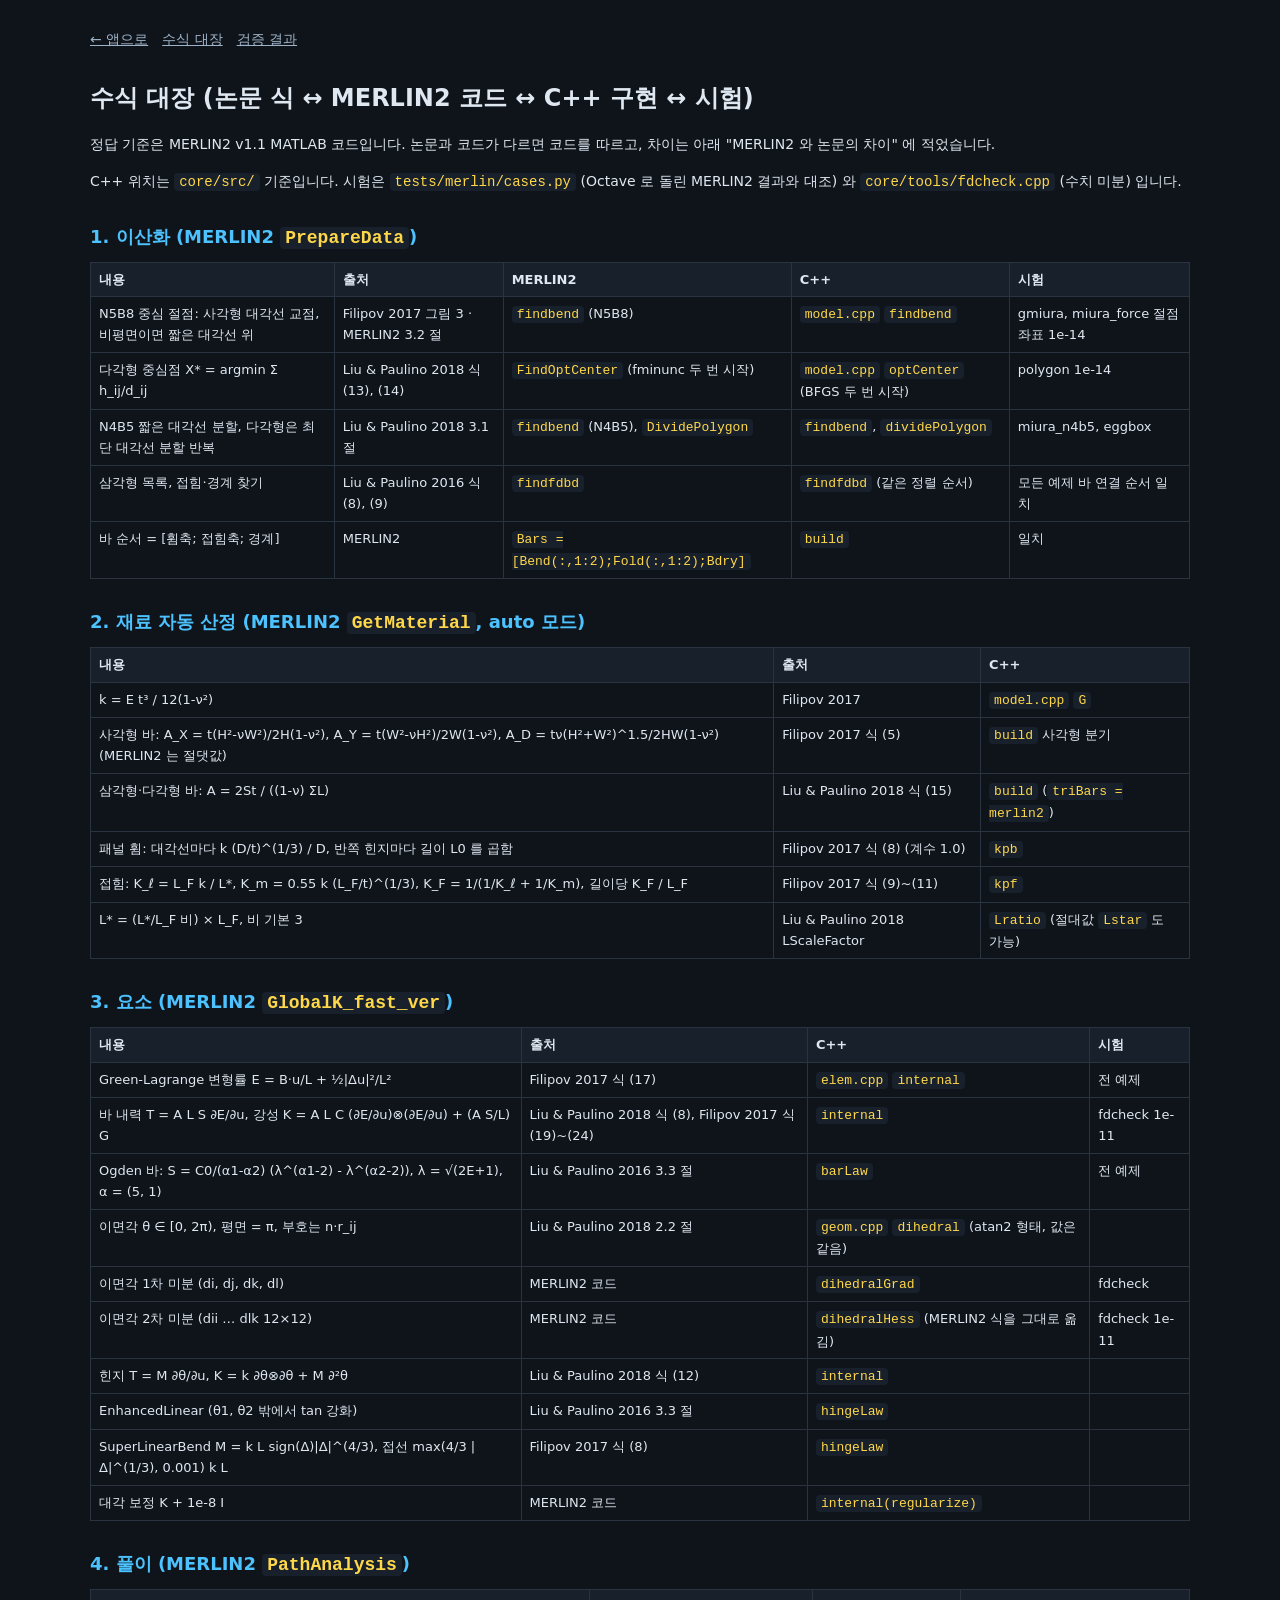
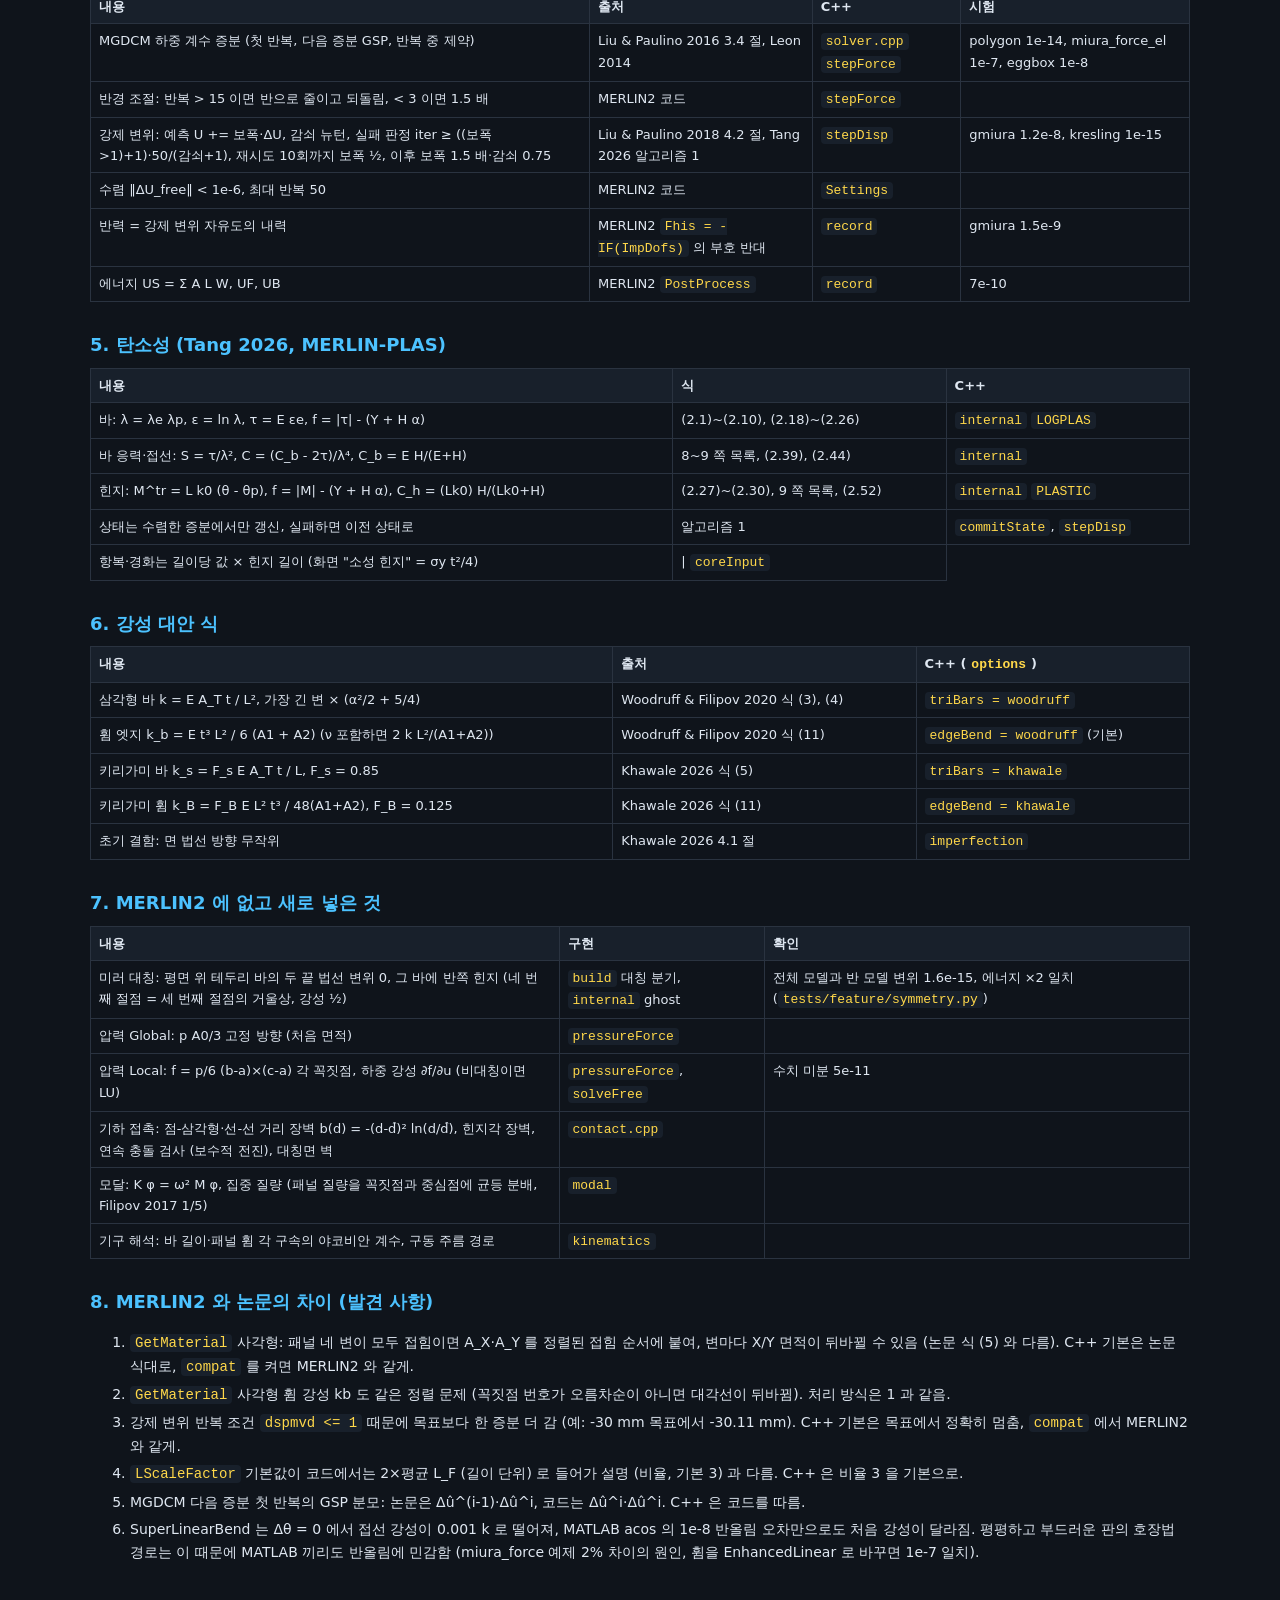
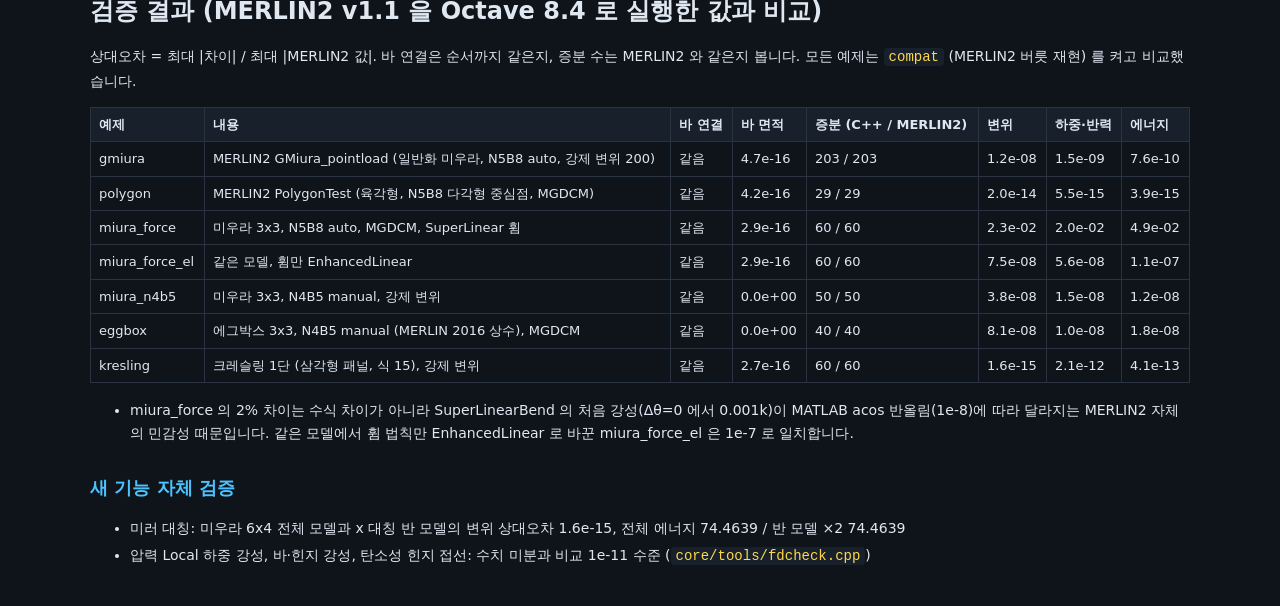
==== web/theory.html @ 5a167b0e "문장 규칙 보강, 수식 대장·검증 문서, README - rules: 방향·자유도 순서 정리, 대칭면 문장, 변위-힘/변위-에너지 그래프, 전체 엣지 종류 변경 - 예제 보정 (대" ====
<!doctype html>
<html lang="ko">
<head>
<meta charset="utf-8">
<meta name="viewport" content="width=device-width, initial-scale=1">
<title>BaH-LLM-web · 수식과 검증</title>
<style>
body { margin: 0; background: #0f141b; color: #dfe7f1; font: 14px/1.65 system-ui, -apple-system, "Noto Sans KR", sans-serif; }
main { max-width: 1100px; margin: 0 auto; padding: 28px 24px 80px; }
h1 { font-size: 24px; margin: 28px 0 10px; } h2 { font-size: 18px; margin: 28px 0 8px; color: #4cc2ff; }
table { border-collapse: collapse; width: 100%; margin: 8px 0 16px; font-size: 13px; }
th, td { border: 1px solid #2a3340; padding: 6px 8px; vertical-align: top; text-align: left; }
th { background: #18202b; } code { background: #18202b; padding: 1px 5px; border-radius: 4px; color: #ffd84a; }
nav a { color: #9fb3c8; margin-right: 14px; } li { margin: 4px 0; }
</style>
</head>
<body>
<main>
<nav><a href="index.html">← 앱으로</a><a href="#eq">수식 대장</a><a href="#ver">검증 결과</a></nav>
<div id="eq"></div>
<div id="ver"></div>
</main>
<script>
function inline(t) {
  return t.replace(/&/g, '&amp;').replace(/</g, '&lt;').replace(/`([^`]+)`/g, '<code>$1</code>');
}
function md(src) {
  const out = [];
  const L = src.split('\n');
  for (let i = 0; i < L.length; i++) {
    const l = L[i];
    if (/^#{1,3} /.test(l)) {
      const n = l.match(/^#+/)[0].length;
      out.push(`<h${n}>${inline(l.slice(n + 1))}</h${n}>`);
    } else if (l.startsWith('|')) {
      const rows = [];
      while (i < L.length && L[i].startsWith('|')) rows.push(L[i++]);
      i--;
      const cells = (r) => r.slice(1, -1).split(' | ').map((c) => inline(c.trim()));
      out.push('<table><tr>' + cells(rows[0]).map((c) => `<th>${c}</th>`).join('') + '</tr>' + rows.slice(2).map((r) => '<tr>' + cells(r).map((c) => `<td>${c}</td>`).join('') + '</tr>').join('') + '</table>');
    } else if (/^(\d+\.|-) /.test(l)) {
      const items = [];
      const ol = /^\d+\./.test(l);
      while (i < L.length && /^(\d+\.|-) /.test(L[i])) items.push(L[i++].replace(/^(\d+\.|-) /, ''));
      i--;
      out.push(`<${ol ? 'ol' : 'ul'}>` + items.map((x) => `<li>${inline(x)}</li>`).join('') + `</${ol ? 'ol' : 'ul'}>`);
    } else if (l.trim()) out.push(`<p>${inline(l)}</p>`);
  }
  return out.join('\n');
}
(async () => {
  document.getElementById('eq').innerHTML = md(await (await fetch('docs/equations.md')).text());
  document.getElementById('ver').innerHTML = md(await (await fetch('docs/verification.md')).text());
})();
</script>
</body>
</html>
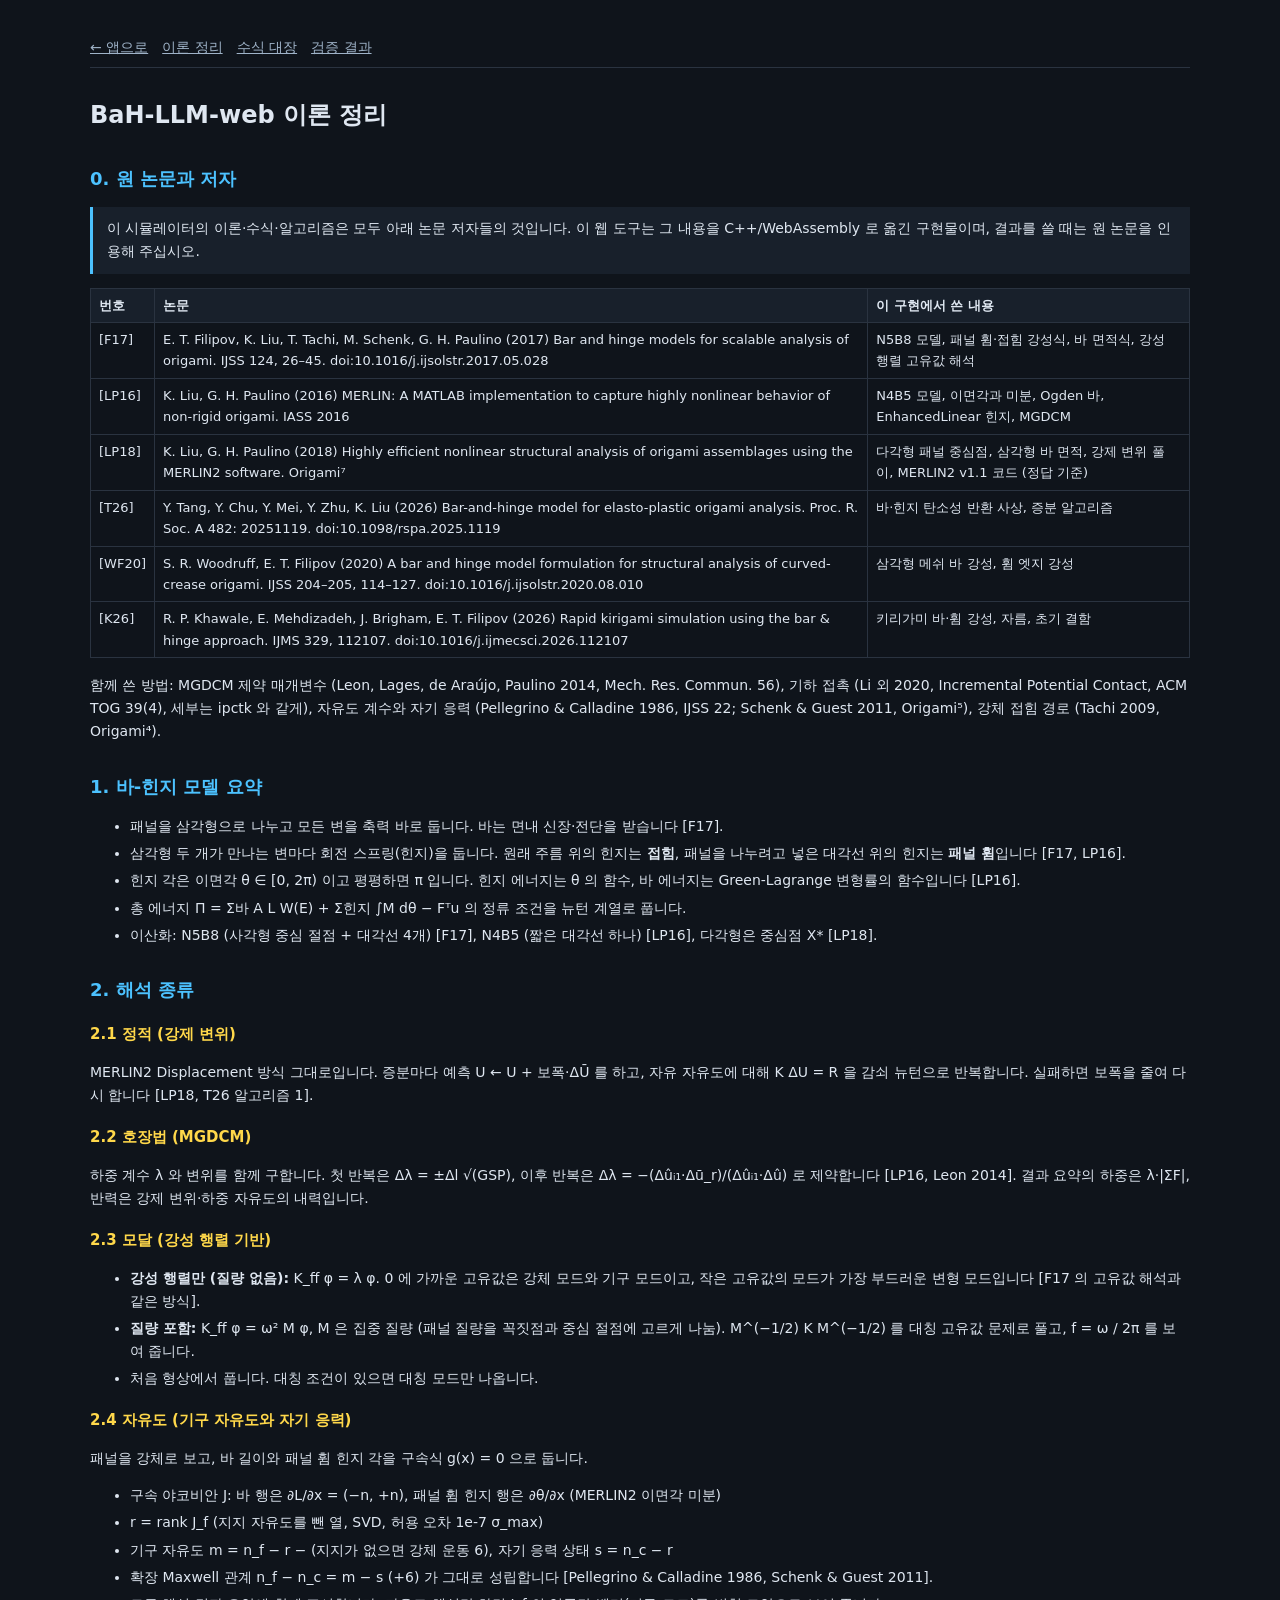
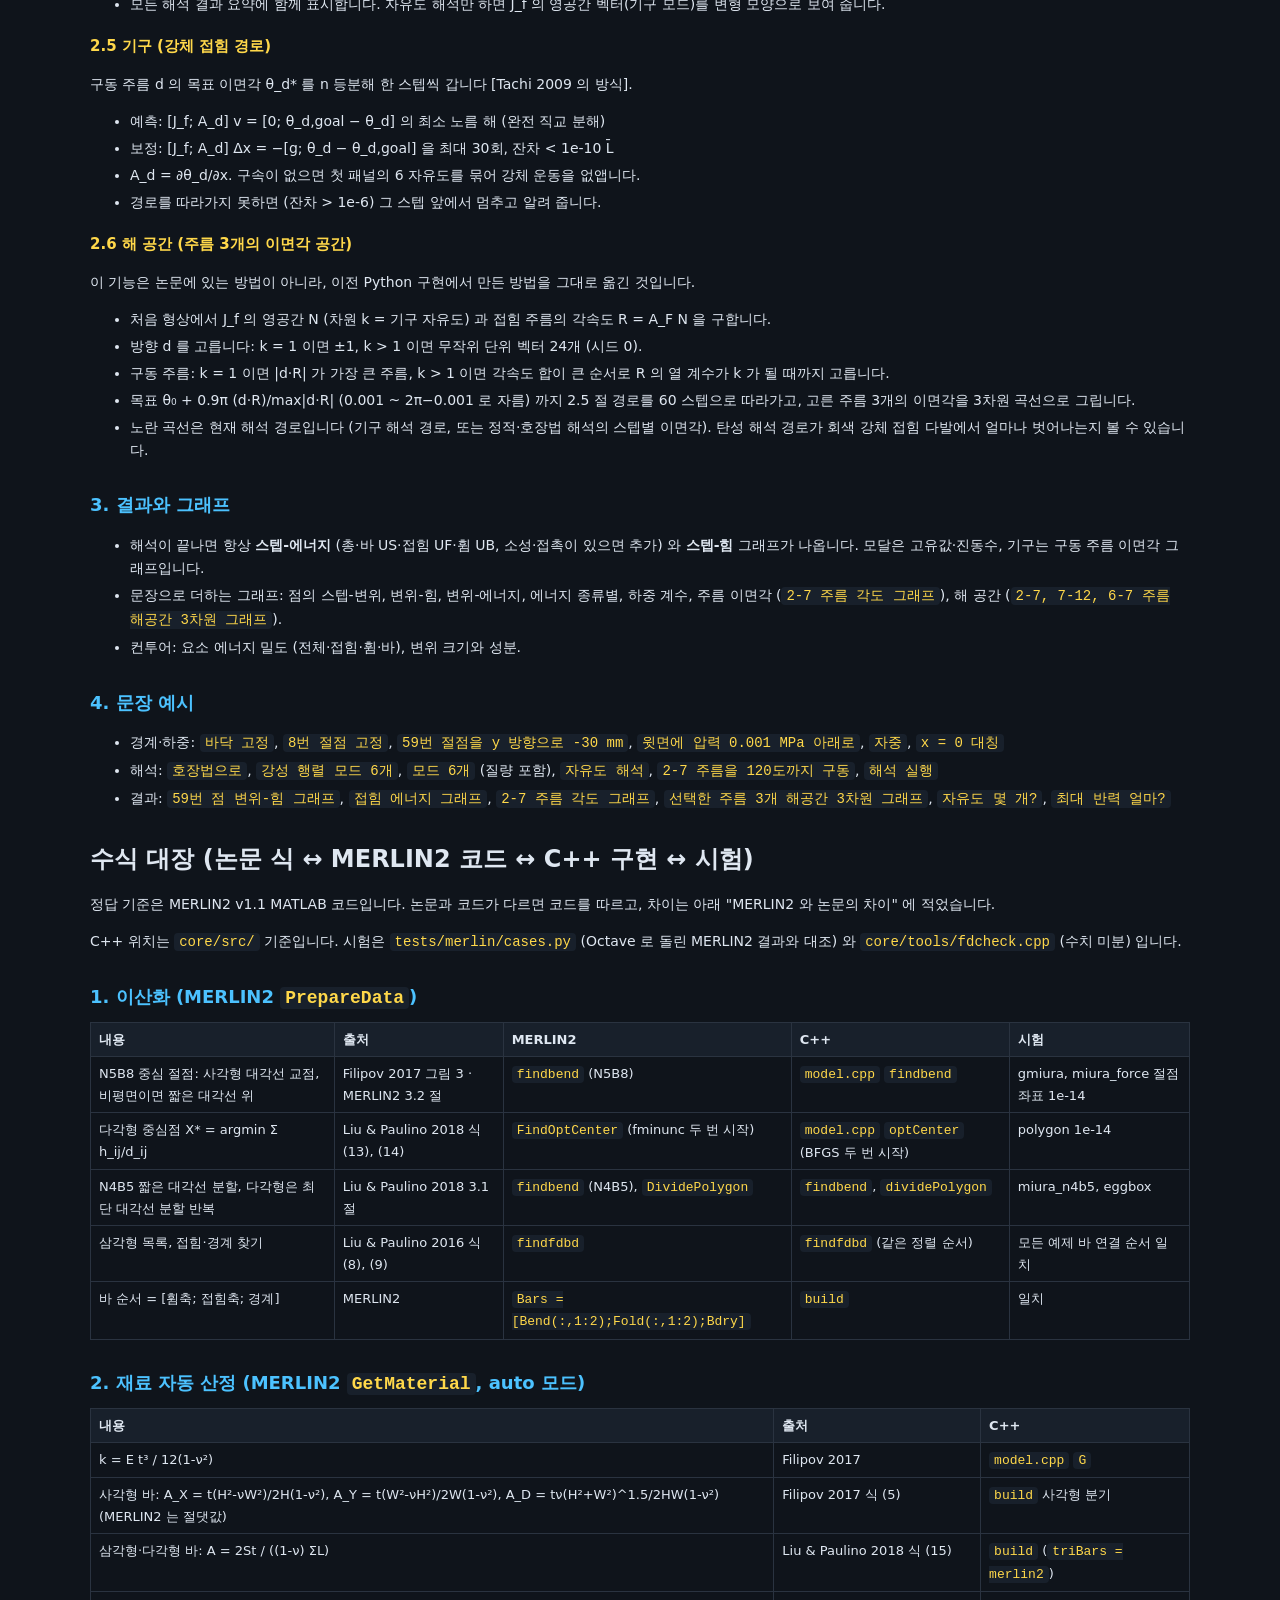
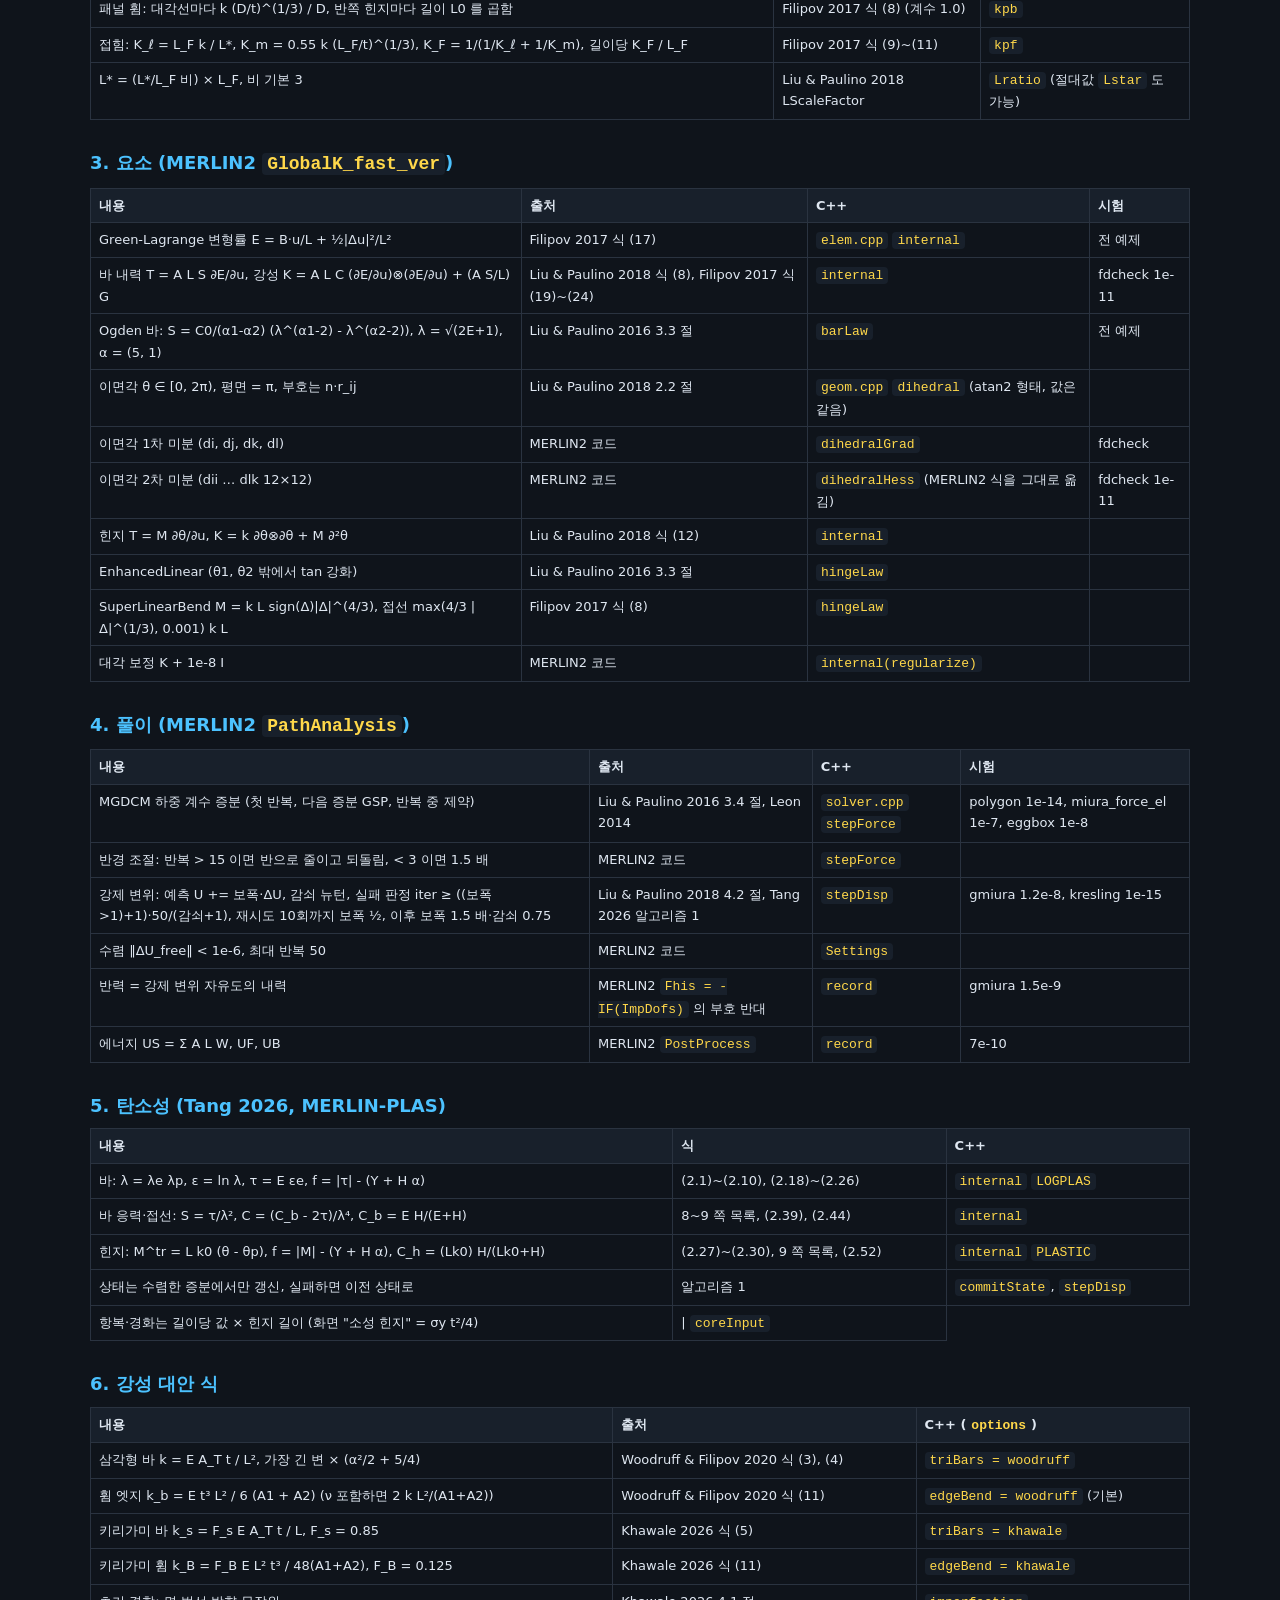
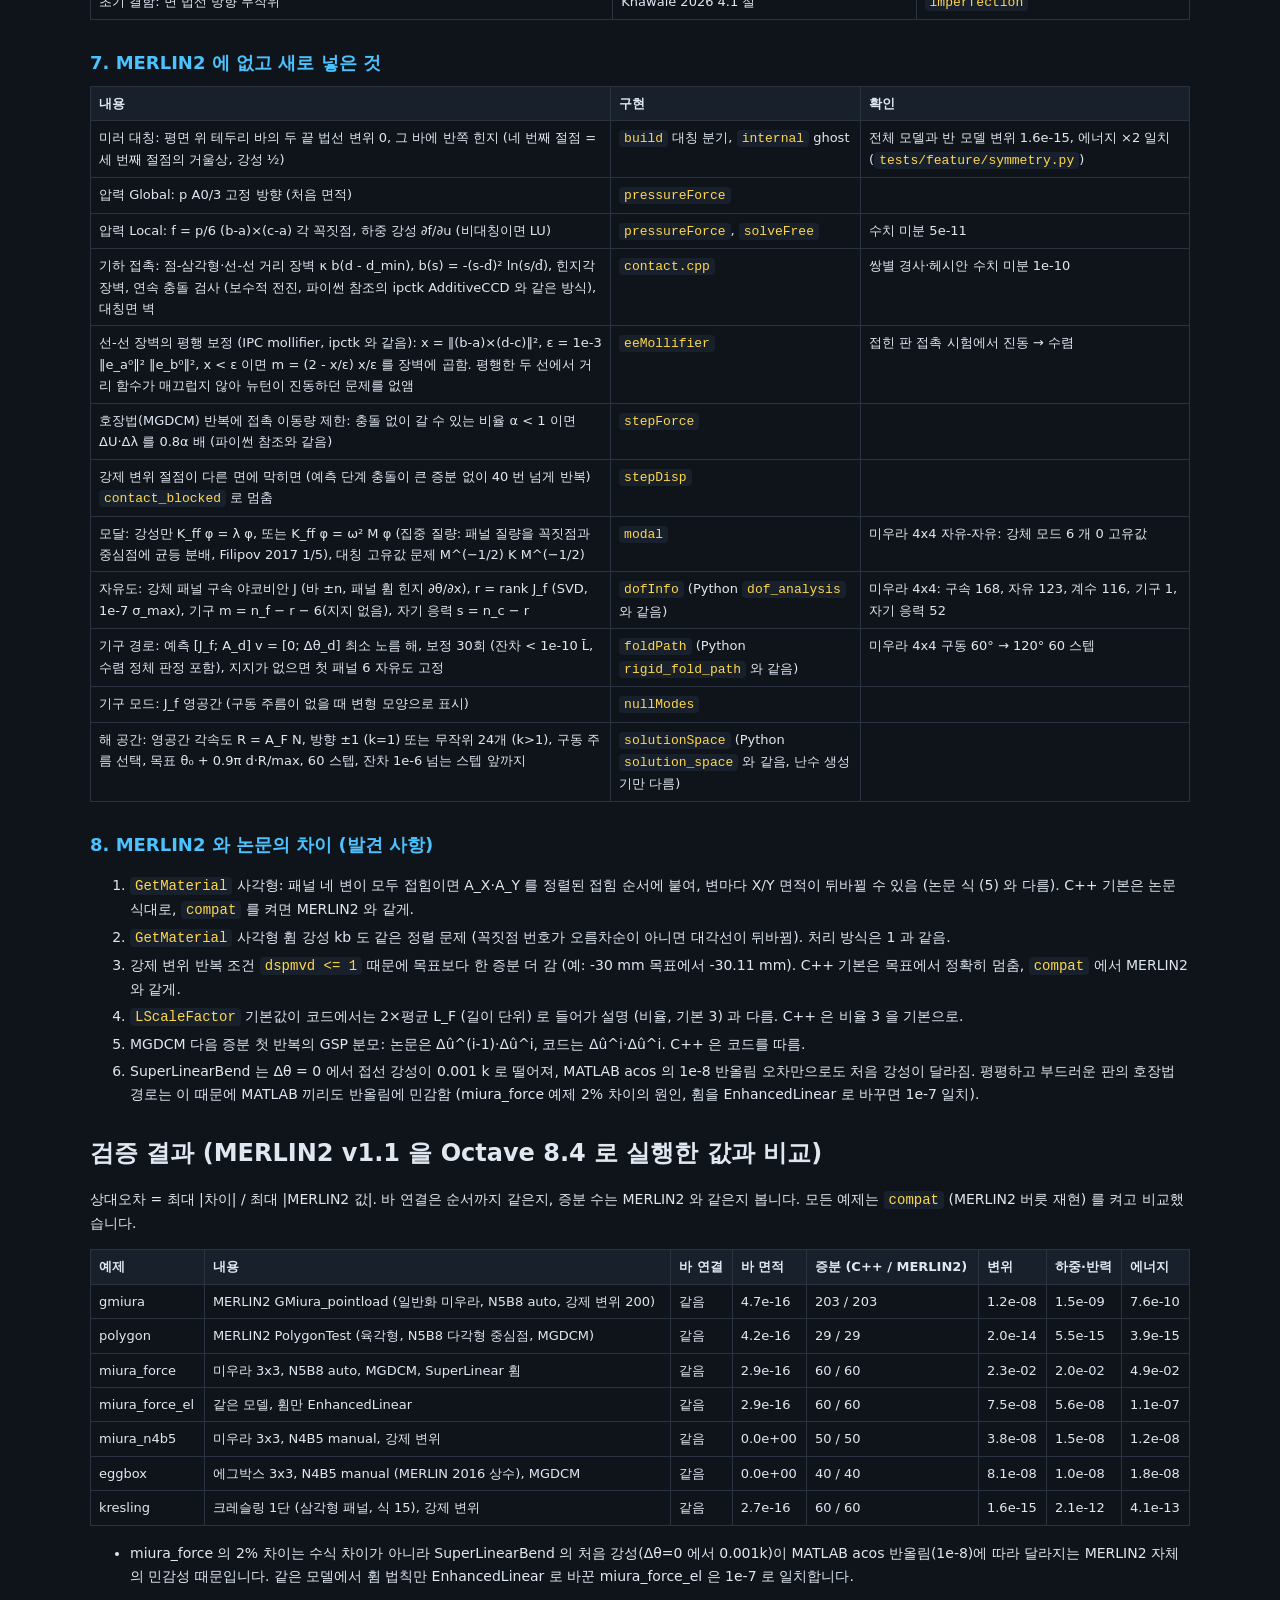
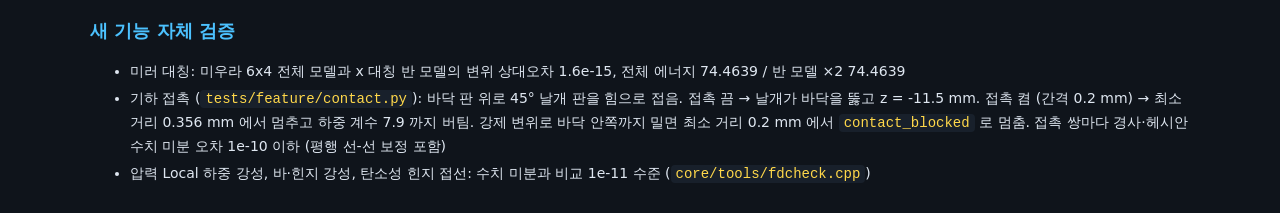
==== commit d12c145a: "모드·자유도·기구 경로·해 공간 정리, Theory·README 참조 논문 강조 - C++: 자유도 dofInfo, 기구 모드 nullModes, 강체 접힘 경로 foldPath(" ====
--- a/web/theory.html
+++ b/web/theory.html
@@ -12,17 +12,20 @@
 th, td { border: 1px solid #2a3340; padding: 6px 8px; vertical-align: top; text-align: left; }
 th { background: #18202b; } code { background: #18202b; padding: 1px 5px; border-radius: 4px; color: #ffd84a; }
 nav a { color: #9fb3c8; margin-right: 14px; } li { margin: 4px 0; }
+h3 { font-size: 15px; margin: 18px 0 6px; color: #ffd84a; } nav { position: sticky; top: 0; background: #0f141b; padding: 8px 0; border-bottom: 1px solid #2a3340; }
+#ov h2:first-of-type + p { background: #18202b; border-left: 3px solid #4cc2ff; padding: 10px 14px; }
 </style>
 </head>
 <body>
 <main>
-<nav><a href="index.html">← 앱으로</a><a href="#eq">수식 대장</a><a href="#ver">검증 결과</a></nav>
+<nav><a href="index.html">← 앱으로</a><a href="#ov">이론 정리</a><a href="#eq">수식 대장</a><a href="#ver">검증 결과</a></nav>
+<div id="ov"></div>
 <div id="eq"></div>
 <div id="ver"></div>
 </main>
 <script>
 function inline(t) {
-  return t.replace(/&/g, '&amp;').replace(/</g, '&lt;').replace(/`([^`]+)`/g, '<code>$1</code>');
+  return t.replace(/&/g, '&amp;').replace(/</g, '&lt;').replace(/`([^`]+)`/g, '<code>$1</code>').replace(/\*\*([^*]+)\*\*/g, '<b>$1</b>');
 }
 function md(src) {
   const out = [];
@@ -49,6 +52,7 @@
   return out.join('\n');
 }
 (async () => {
+  document.getElementById('ov').innerHTML = md(await (await fetch('docs/overview.md')).text());
   document.getElementById('eq').innerHTML = md(await (await fetch('docs/equations.md')).text());
   document.getElementById('ver').innerHTML = md(await (await fetch('docs/verification.md')).text());
 })();
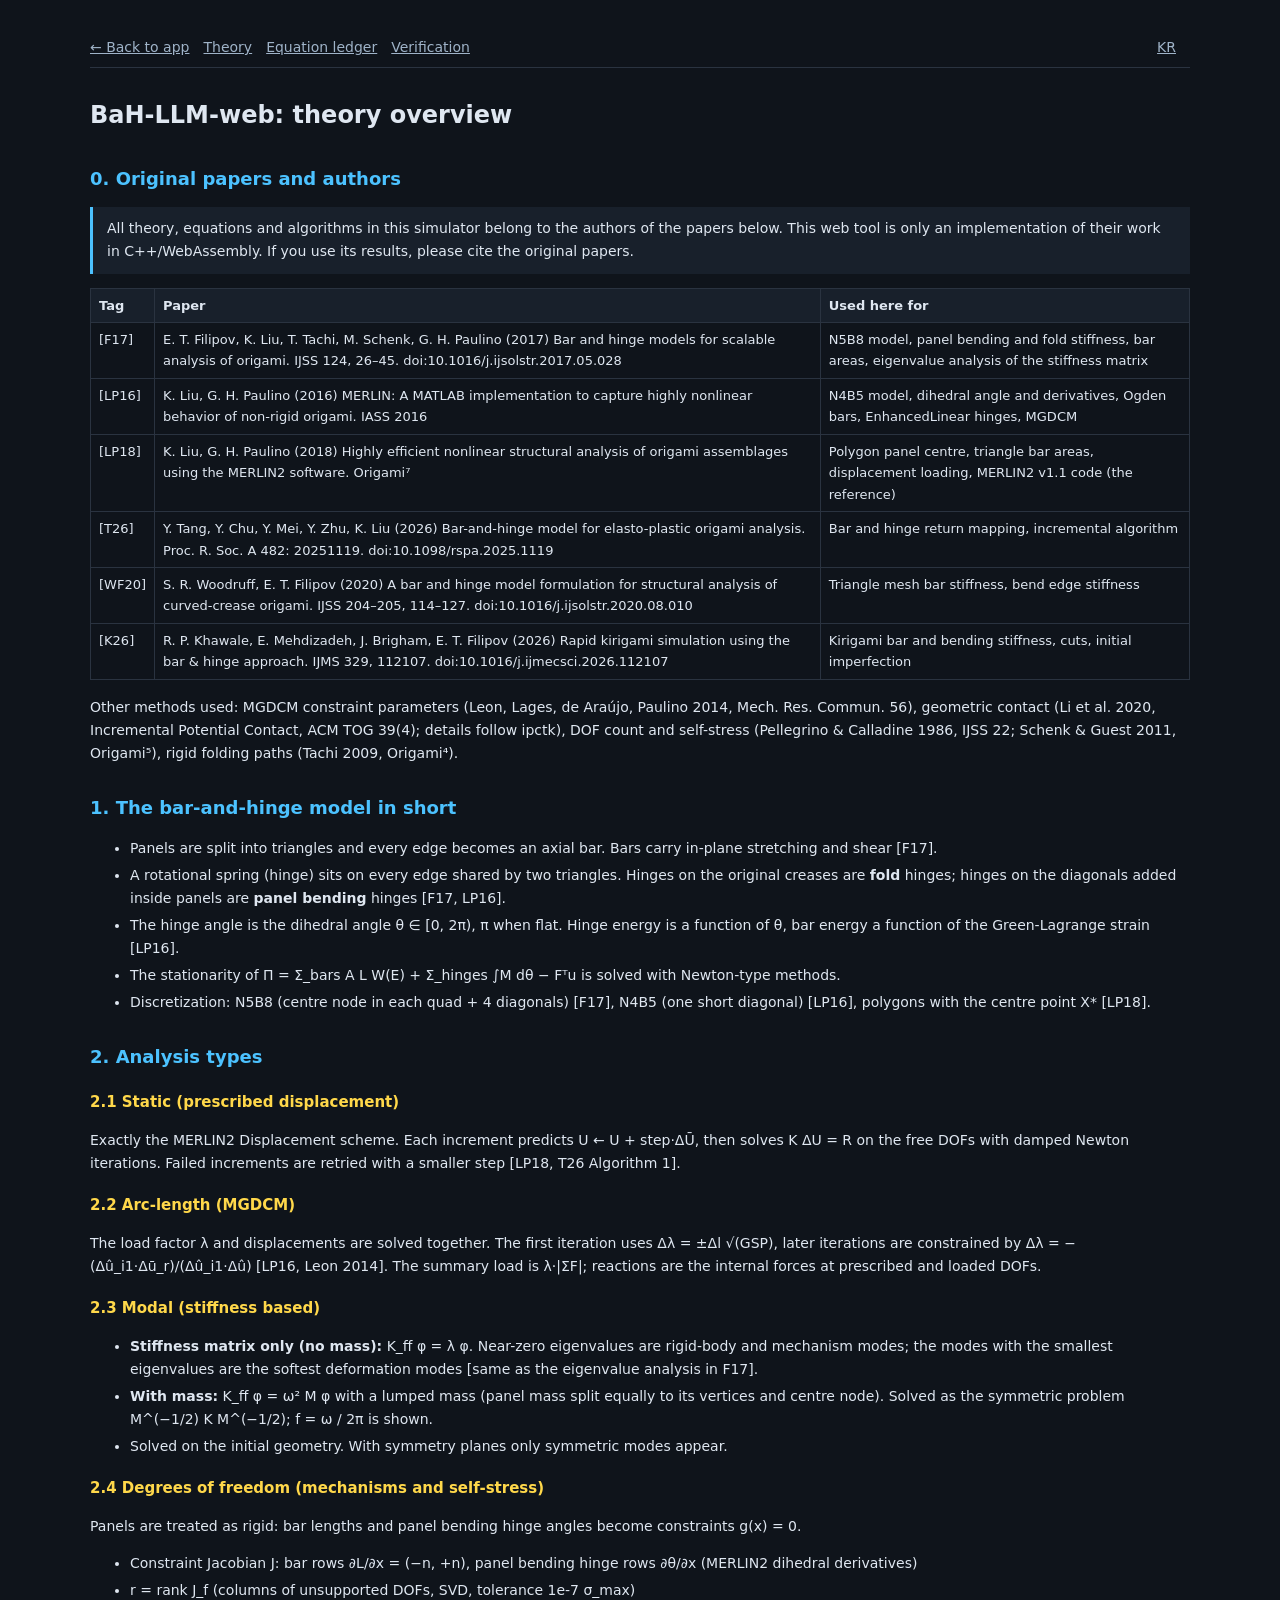
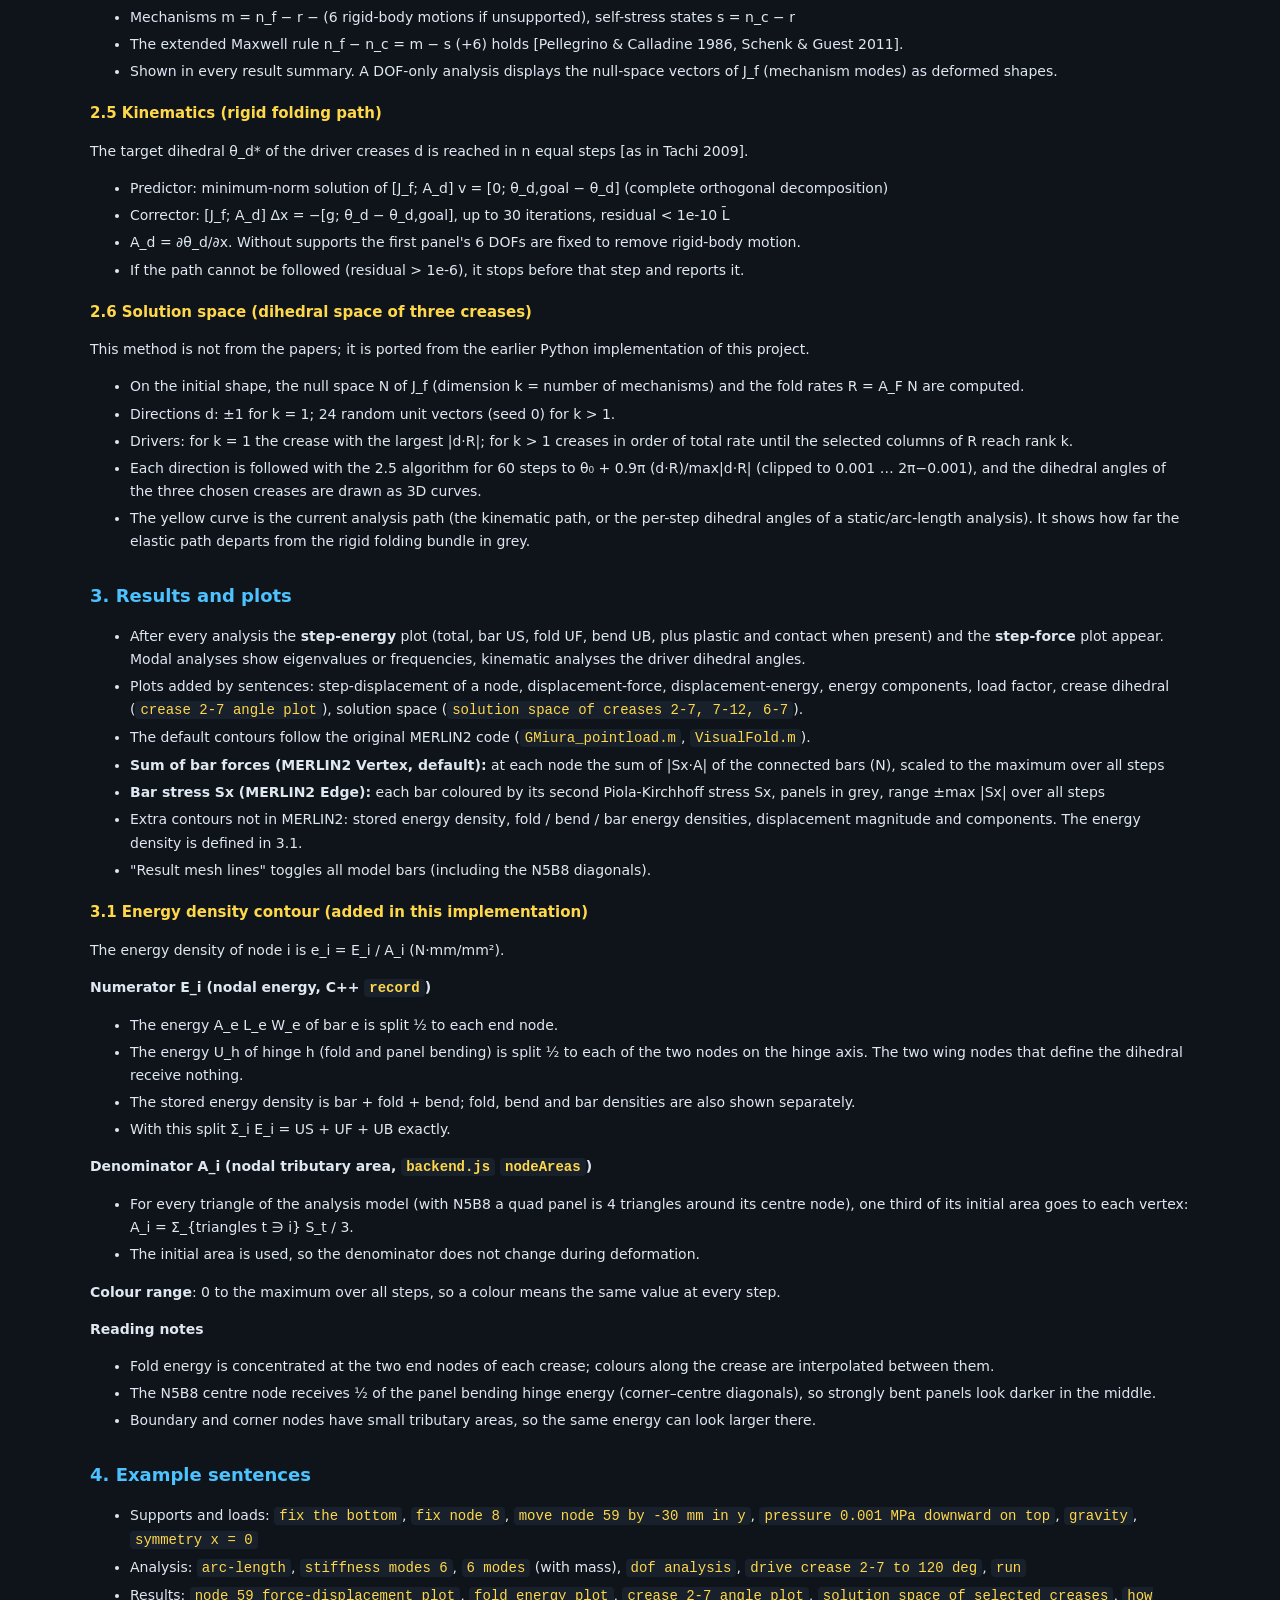
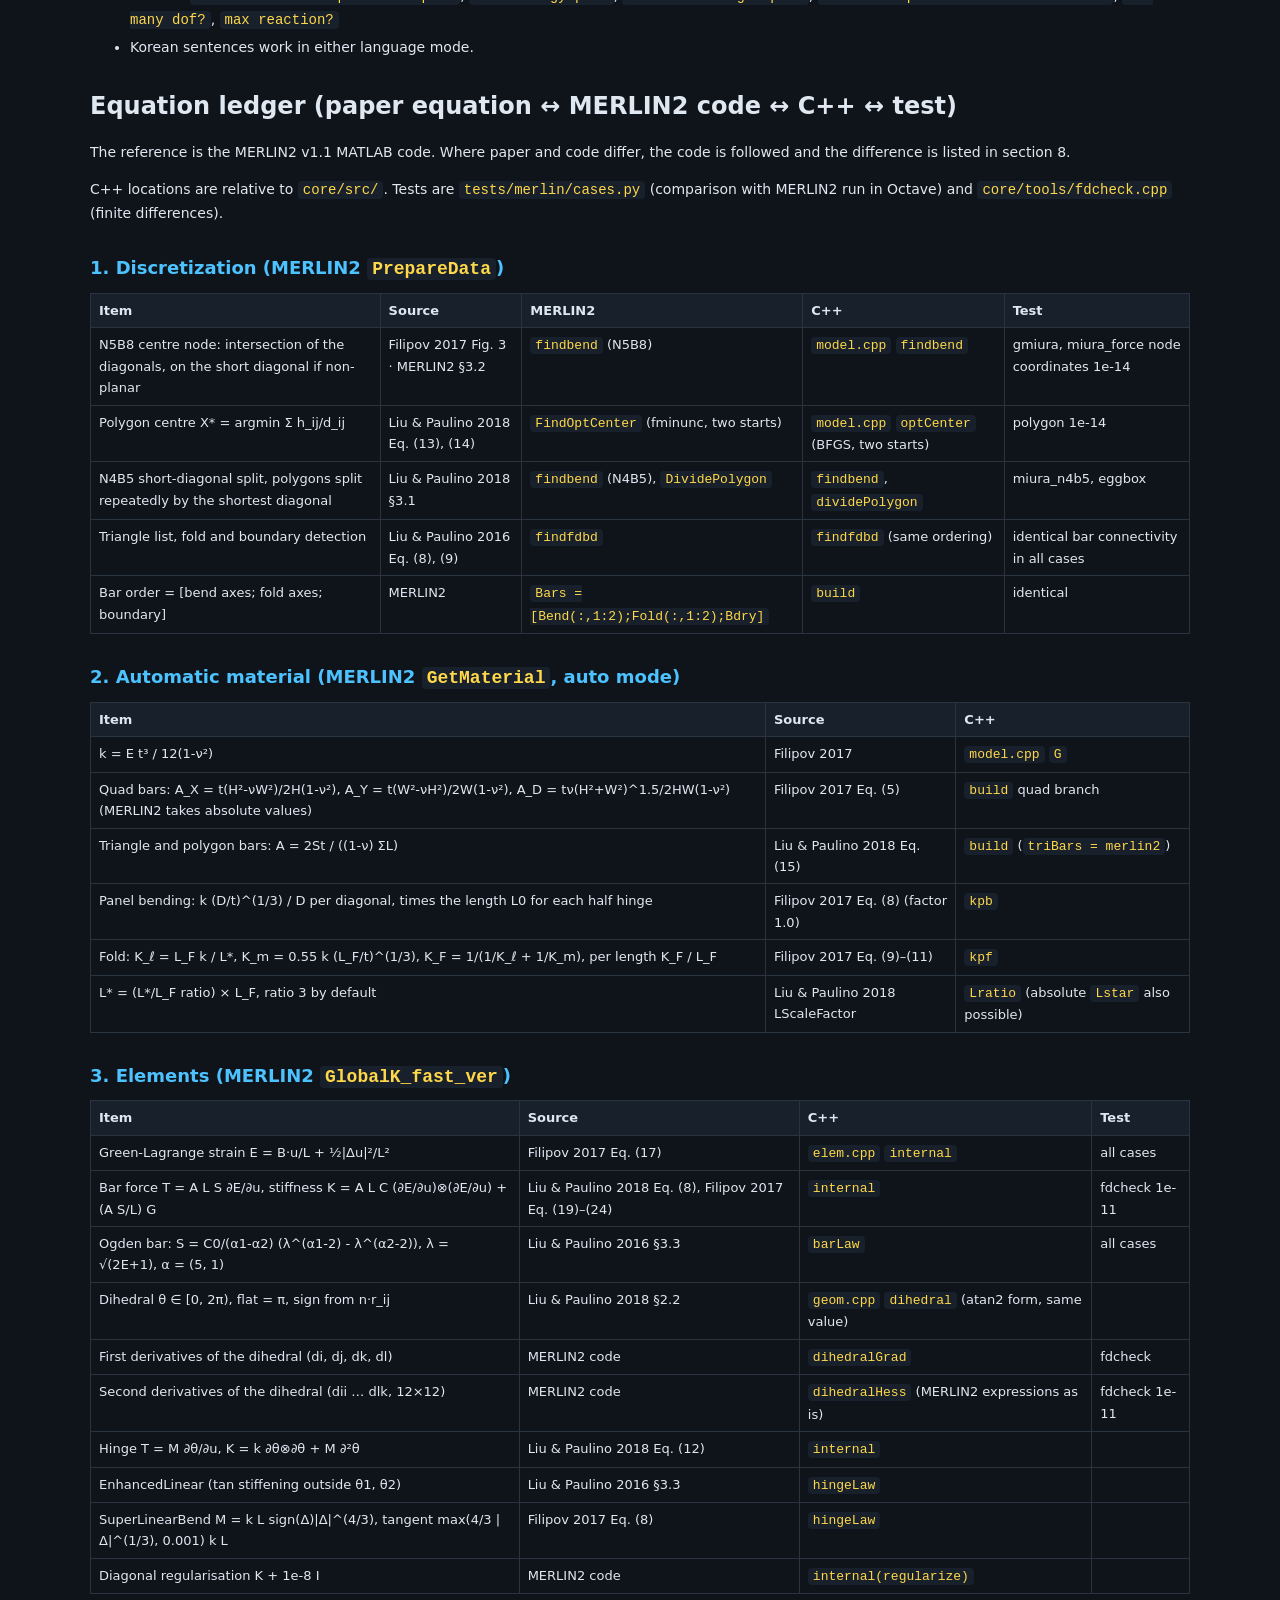
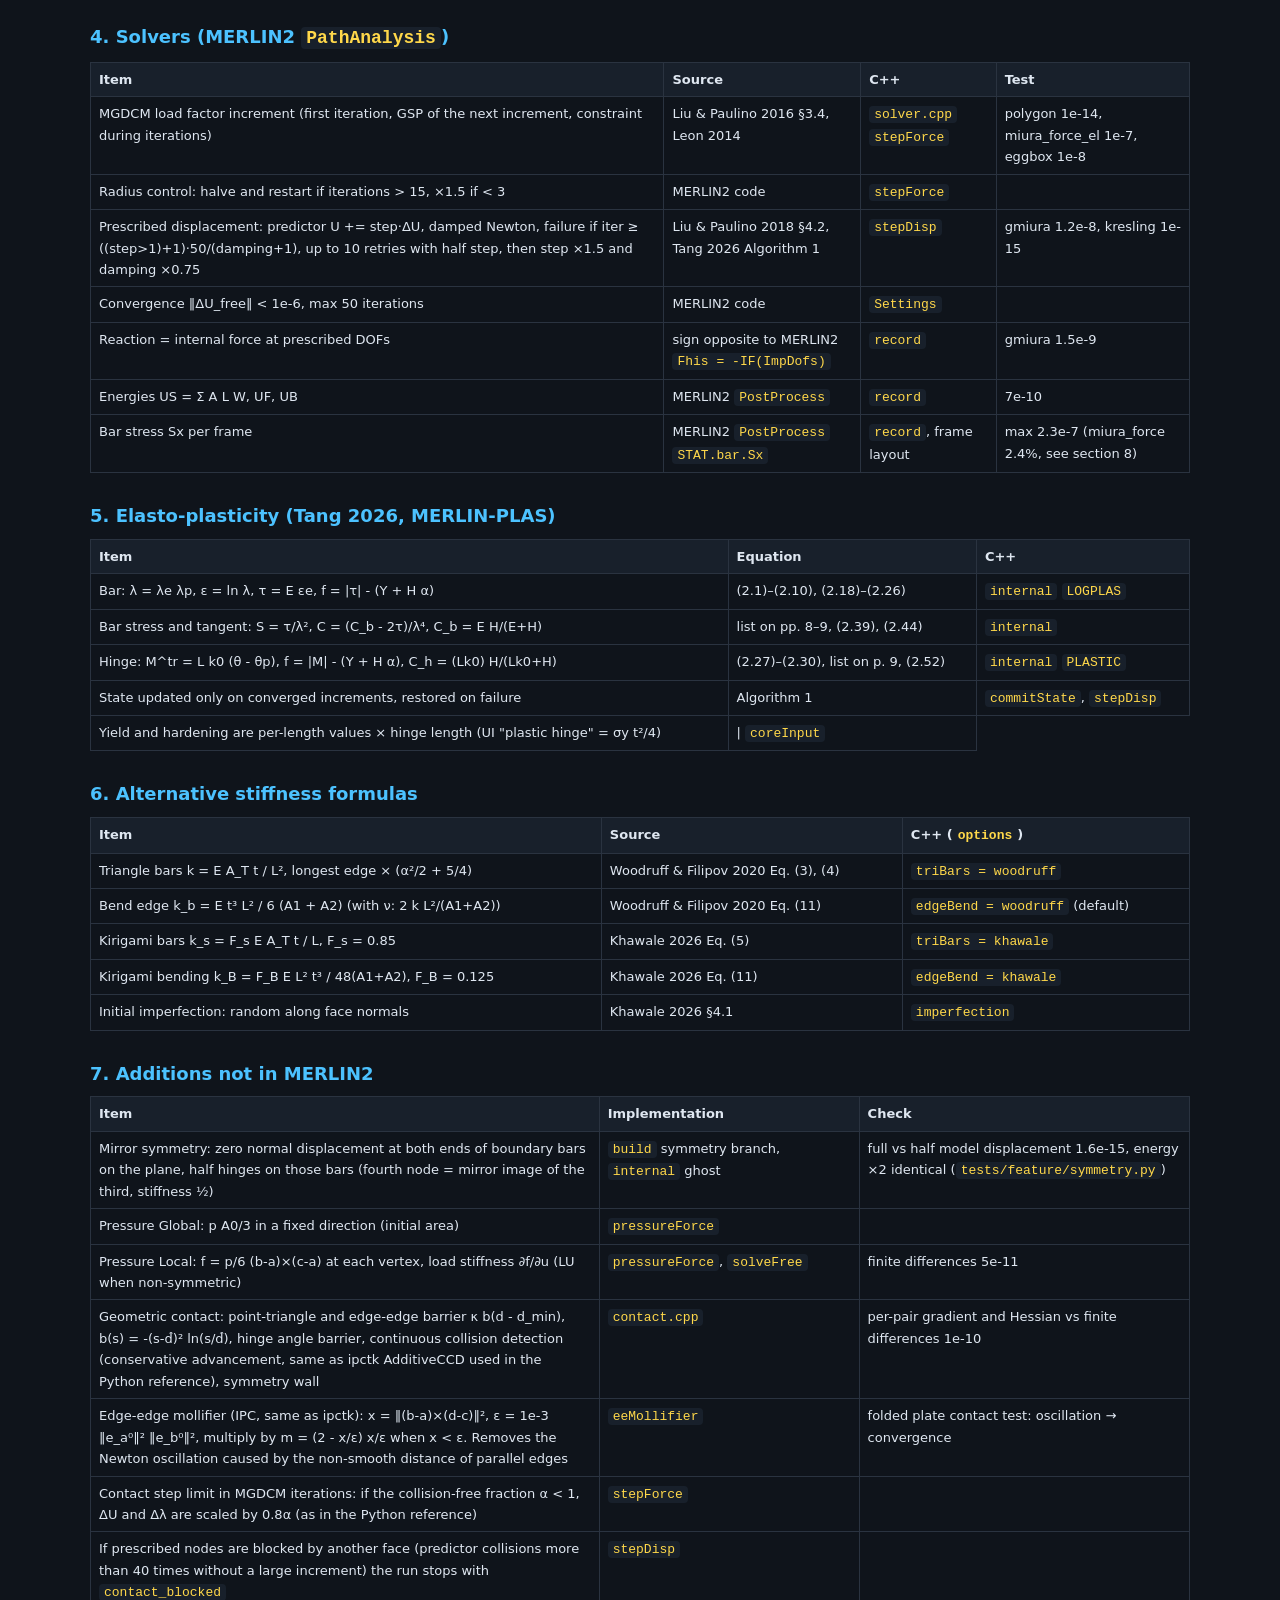
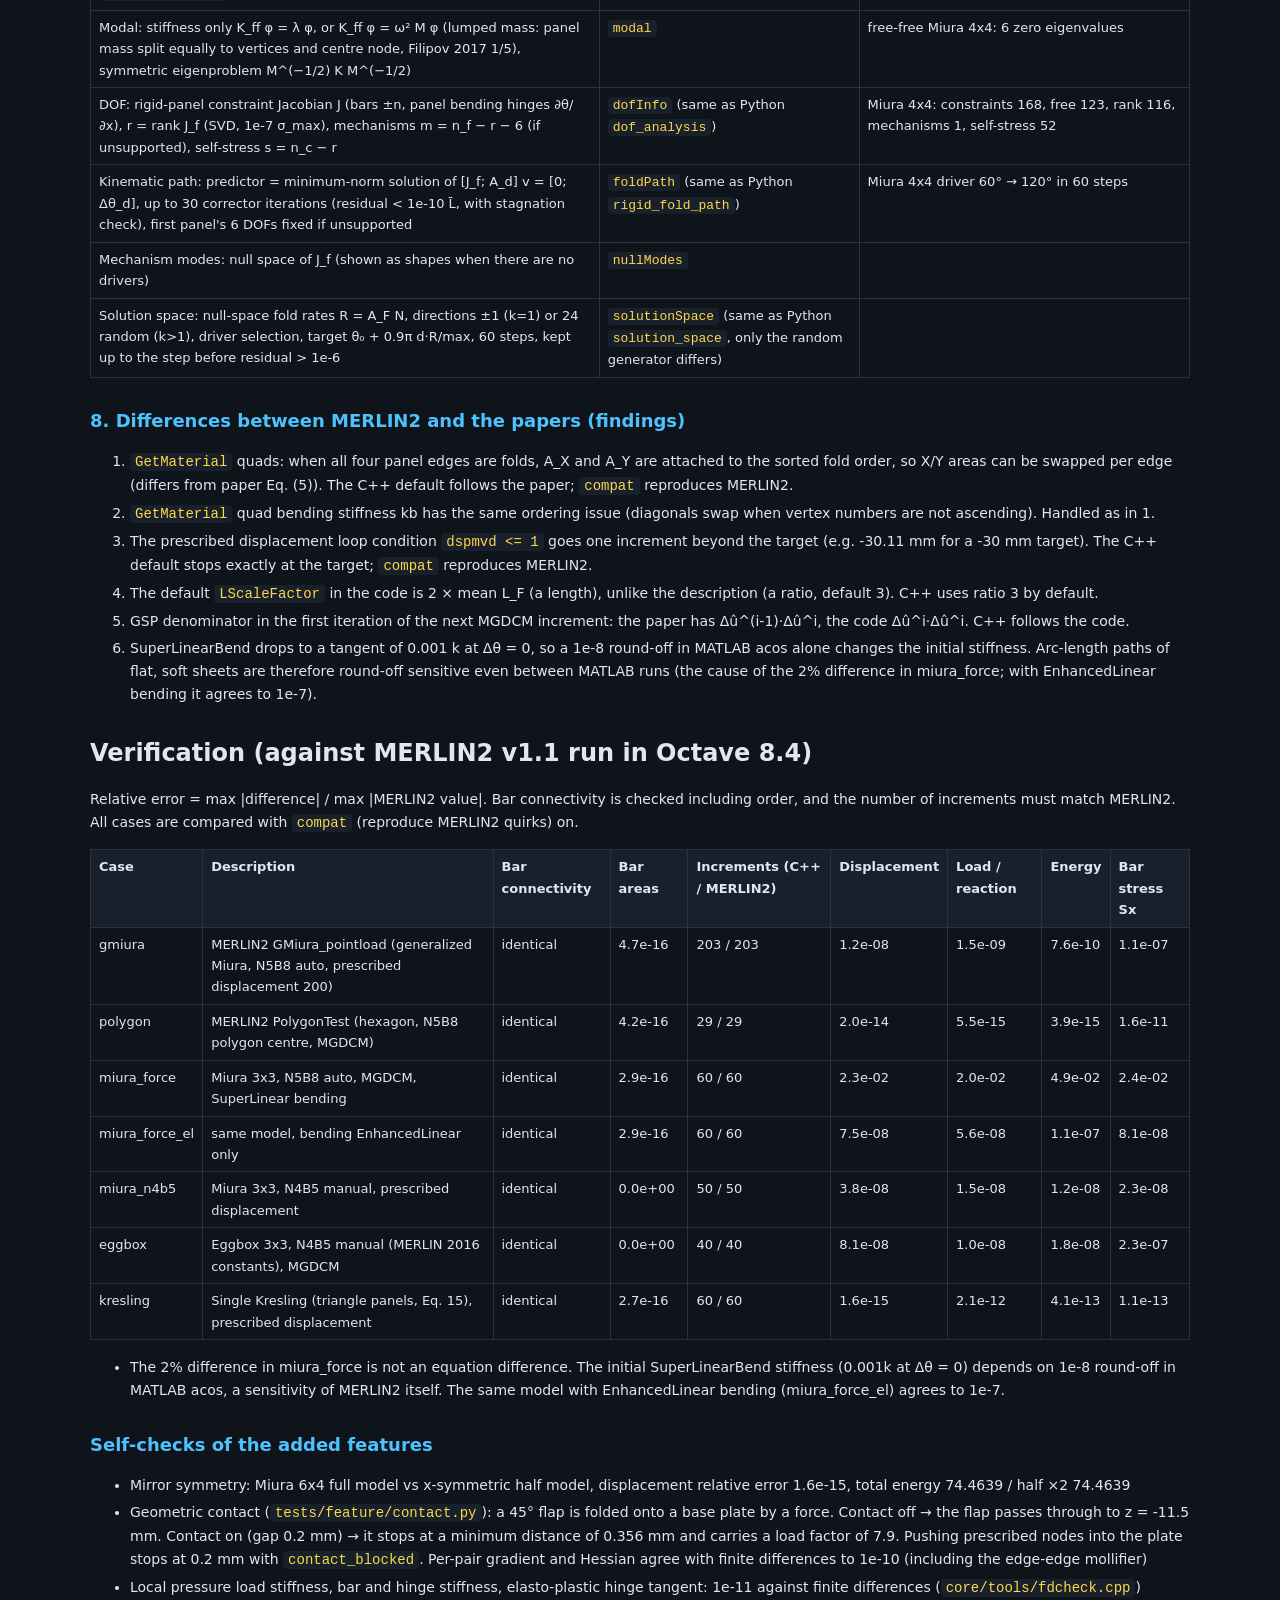
==== commit 76a49434: "영어 모드 추가 (KR/EN), 규칙 낱말 사전 분리, Theory·README 영어 - i18n.js + i18n_en.js: 브라우저 언어가 한국어면 KR, 아니면 EN, EN" ====
--- a/web/theory.html
+++ b/web/theory.html
@@ -18,7 +18,7 @@
 </head>
 <body>
 <main>
-<nav><a href="index.html">← 앱으로</a><a href="#ov">이론 정리</a><a href="#eq">수식 대장</a><a href="#ver">검증 결과</a></nav>
+<nav><a href="index.html" id="nBack">← 앱으로</a><a href="#ov" id="nOv">이론 정리</a><a href="#eq" id="nEq">수식 대장</a><a href="#ver" id="nVer">검증 결과</a><a href="#" id="nLang" style="float:right">EN</a></nav>
 <div id="ov"></div>
 <div id="eq"></div>
 <div id="ver"></div>
@@ -51,11 +51,32 @@
   }
   return out.join('\n');
 }
-(async () => {
-  document.getElementById('ov').innerHTML = md(await (await fetch('docs/overview.md')).text());
-  document.getElementById('eq').innerHTML = md(await (await fetch('docs/equations.md')).text());
-  document.getElementById('ver').innerHTML = md(await (await fetch('docs/verification.md')).text());
-})();
+function lang() {
+  try {
+    const s = localStorage.getItem('bah-lang');
+    if (s === 'ko' || s === 'en') return s;
+  } catch (e) {}
+  return /^ko/i.test((navigator.languages || [navigator.language])[0] || '') ? 'ko' : 'en';
+}
+const NAV = { ko: ['← 앱으로', '이론 정리', '수식 대장', '검증 결과', 'EN', 'BaH-LLM-web · 수식과 검증'], en: ['← Back to app', 'Theory', 'Equation ledger', 'Verification', 'KR', 'BaH-LLM-web · equations and verification'] };
+async function load() {
+  const L = lang();
+  const sfx = L === 'ko' ? '' : '.en';
+  document.documentElement.lang = L;
+  ['nBack', 'nOv', 'nEq', 'nVer', 'nLang'].forEach((id, i) => (document.getElementById(id).textContent = NAV[L][i]));
+  document.title = NAV[L][5];
+  document.getElementById('ov').innerHTML = md(await (await fetch(`docs/overview${sfx}.md`)).text());
+  document.getElementById('eq').innerHTML = md(await (await fetch(`docs/equations${sfx}.md`)).text());
+  document.getElementById('ver').innerHTML = md(await (await fetch(`docs/verification${sfx}.md`)).text());
+}
+document.getElementById('nLang').onclick = (e) => {
+  e.preventDefault();
+  try {
+    localStorage.setItem('bah-lang', lang() === 'ko' ? 'en' : 'ko');
+  } catch (err) {}
+  load();
+};
+load();
 </script>
 </body>
 </html>
